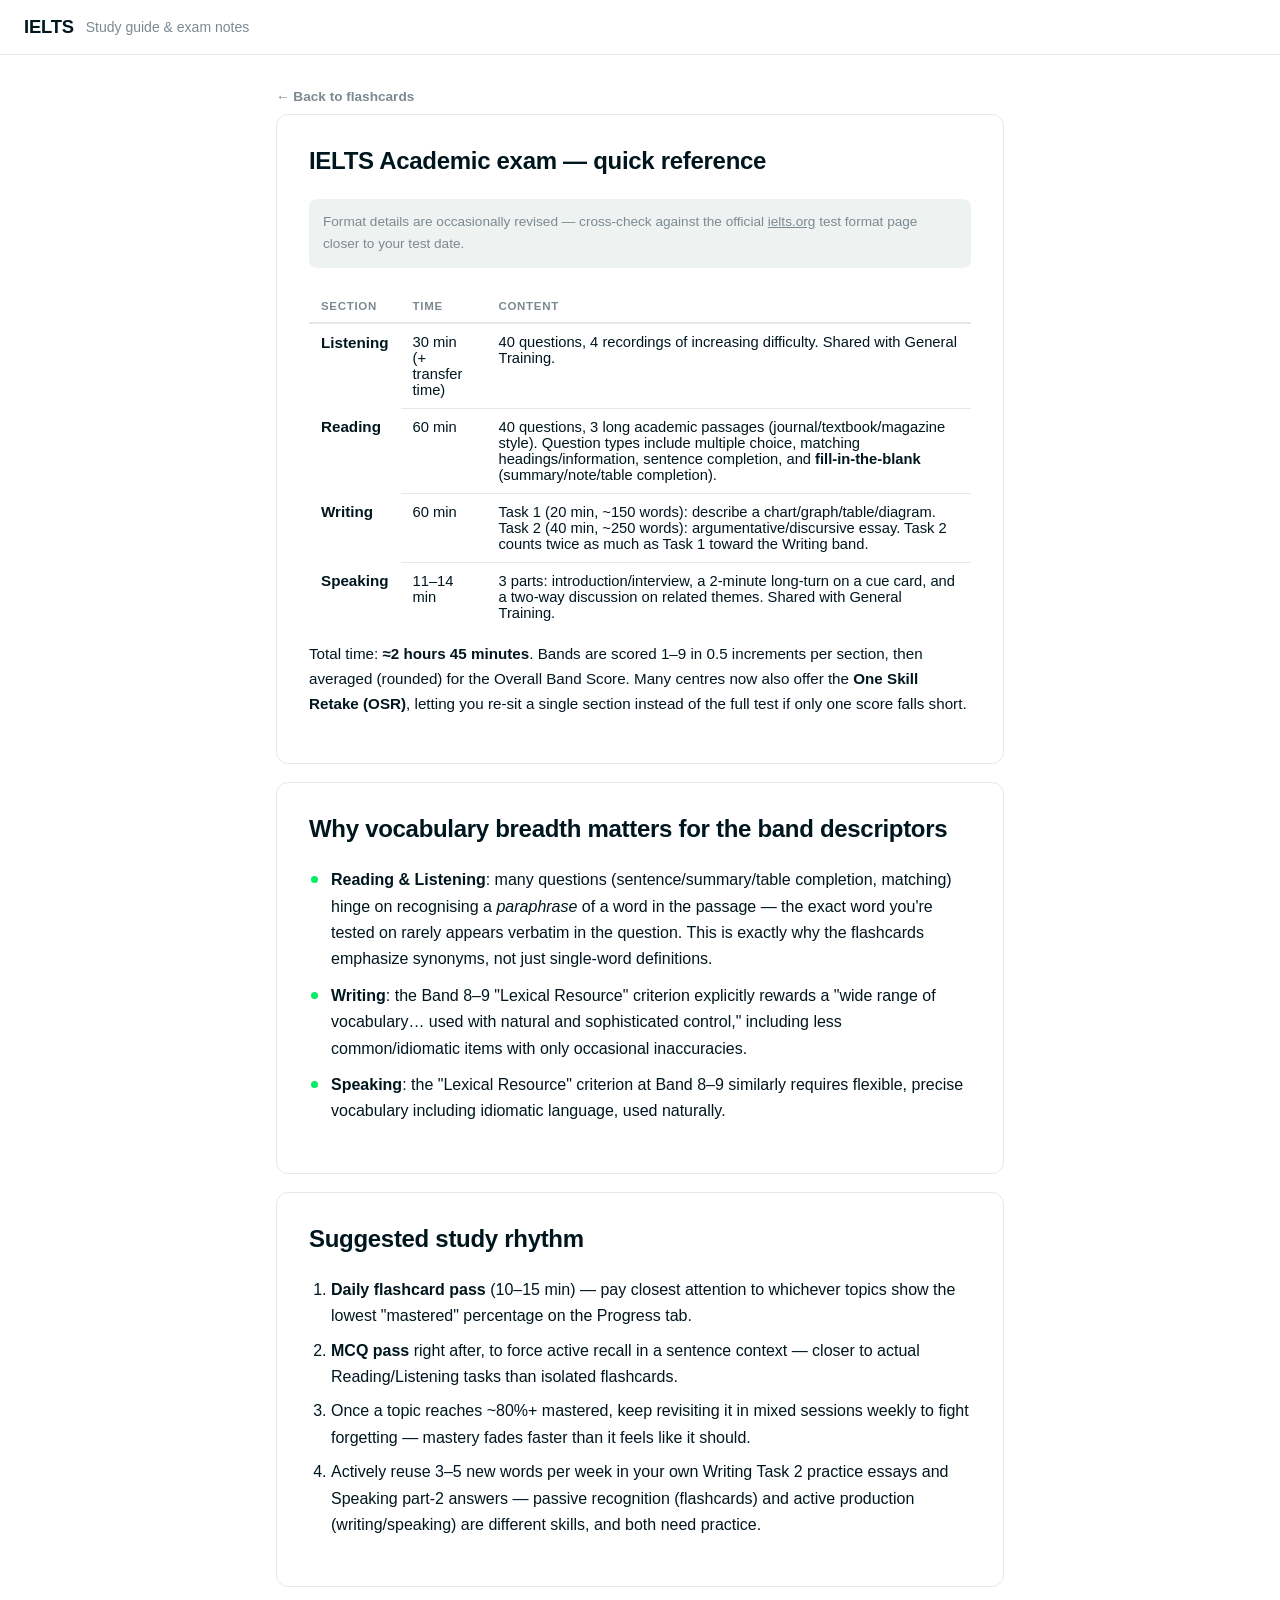
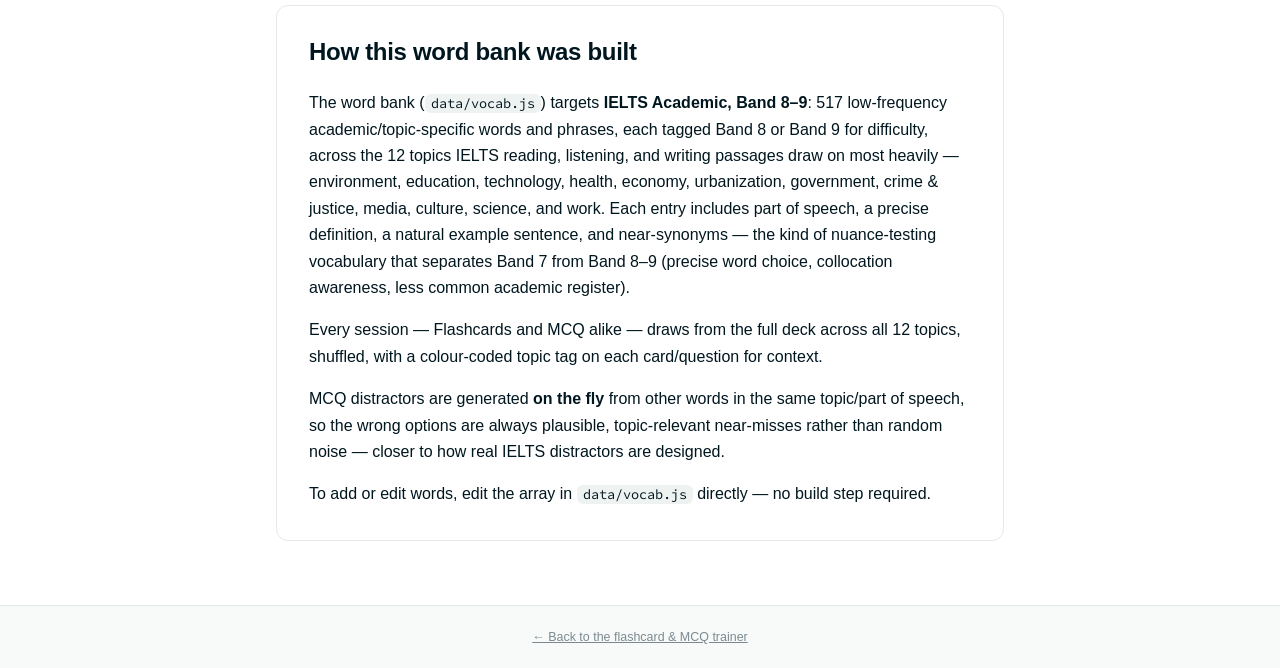
==== guide.html @ afc56c0f "Redesign study UI with light/dark theming, expand word bank to 517 entries" ====
<!DOCTYPE html>
<html lang="en">
<head>
<meta charset="UTF-8" />
<meta name="viewport" content="width=device-width, initial-scale=1.0" />
<title>Study Guide &amp; Exam Notes — IELTS Academic Prep</title>
<meta name="description" content="IELTS Academic exam format reference, why vocabulary breadth matters for the band descriptors, and a suggested study rhythm." />
<link rel="preconnect" href="https://fonts.googleapis.com" />
<link rel="preconnect" href="https://fonts.gstatic.com" crossorigin />
<link href="https://fonts.googleapis.com/css2?family=Source+Code+Pro:wght@500&display=swap" rel="stylesheet" />
<link rel="stylesheet" href="style.css" />
<style>
  .guide-section { margin-bottom: 18px; }
  .guide-section:last-child { margin-bottom: 0; }
  .guide p { line-height: 1.65; }
  .guide ul, .guide ol { line-height: 1.65; padding-left: 22px; }
  .guide ul { list-style: none; padding-left: 0; }
  .guide ul li { position: relative; padding-left: 22px; margin-bottom: 10px; }
  .guide ul li::before {
    content: "";
    position: absolute; left: 2px; top: 9px;
    width: 7px; height: 7px; border-radius: 50%;
    background: var(--brand-green);
  }
  .guide ol li { margin-bottom: 8px; }
  .guide table { width: 100%; border-collapse: collapse; margin: 4px 0 6px; }
  .guide caption { display: none; }
  .guide th, .guide td { text-align: left; padding: 10px 12px; vertical-align: top; font-size: 0.92rem; }
  .guide thead th {
    font-size: 0.72rem; text-transform: uppercase; letter-spacing: 0.06em;
    color: var(--steel); border-bottom: 2px solid var(--hairline);
  }
  .guide tbody tr + tr td { border-top: 1px solid var(--hairline); }
  .guide tbody th { font-size: 0.95rem; font-weight: 600; white-space: nowrap; }
  .table-wrap { overflow-x: auto; border-radius: 12px; }
  .note {
    font-size: 0.85rem; color: var(--steel);
    background: var(--surface-soft); border-radius: 8px;
    padding: 12px 14px; margin: 4px 0 18px;
  }
  .note a { color: var(--steel); }
  .back-link {
    display: inline-flex; align-items: center; gap: 6px;
    font-size: 0.85rem; font-weight: 600; color: var(--steel);
    text-decoration: none; margin-bottom: 10px;
  }
  .back-link:active { color: var(--brand-green-dark); }
  .total-line {
    font-size: 0.95rem; margin-top: 4px;
  }
  code {
    background: var(--surface-soft); border-radius: 6px; padding: 1px 6px;
    font-family: "Source Code Pro", "SF Mono", Menlo, Consolas, monospace;
    font-size: 0.85em;
  }
</style>
</head>
<body>
  <header class="topbar">
    <div class="brand">
      <span class="brand-mark">IELTS</span>
      <span class="brand-sub">Study guide &amp; exam notes</span>
    </div>
  </header>

  <main id="app" class="guide">
    <a class="back-link" href="index.html">← Back to flashcards</a>

    <section class="panel guide-section">
      <h2>IELTS Academic exam — quick reference</h2>
      <p class="note">Format details are occasionally revised — cross-check against the official <a href="https://www.ielts.org" target="_blank" rel="noopener">ielts.org</a> test format page closer to your test date.</p>
      <div class="table-wrap">
        <table>
          <caption>IELTS Academic exam sections, timing, and content</caption>
          <thead>
            <tr><th scope="col">Section</th><th scope="col">Time</th><th scope="col">Content</th></tr>
          </thead>
          <tbody>
            <tr>
              <th scope="row">Listening</th>
              <td>30 min<br>(+ transfer time)</td>
              <td>40 questions, 4 recordings of increasing difficulty. Shared with General Training.</td>
            </tr>
            <tr>
              <th scope="row">Reading</th>
              <td>60 min</td>
              <td>40 questions, 3 long academic passages (journal/textbook/magazine style). Question types include multiple choice, matching headings/information, sentence completion, and <strong>fill-in-the-blank</strong> (summary/note/table completion).</td>
            </tr>
            <tr>
              <th scope="row">Writing</th>
              <td>60 min</td>
              <td>Task 1 (20 min, ~150 words): describe a chart/graph/table/diagram. Task 2 (40 min, ~250 words): argumentative/discursive essay. Task 2 counts twice as much as Task 1 toward the Writing band.</td>
            </tr>
            <tr>
              <th scope="row">Speaking</th>
              <td>11–14 min</td>
              <td>3 parts: introduction/interview, a 2-minute long-turn on a cue card, and a two-way discussion on related themes. Shared with General Training.</td>
            </tr>
          </tbody>
        </table>
      </div>
      <p class="total-line">Total time: <strong>≈2 hours 45 minutes</strong>. Bands are scored 1–9 in 0.5 increments per section, then averaged (rounded) for the Overall Band Score. Many centres now also offer the <strong>One Skill Retake (OSR)</strong>, letting you re-sit a single section instead of the full test if only one score falls short.</p>
    </section>

    <section class="panel guide-section guide">
      <h2>Why vocabulary breadth matters for the band descriptors</h2>
      <ul>
        <li><strong>Reading &amp; Listening</strong>: many questions (sentence/summary/table completion, matching) hinge on recognising a <em>paraphrase</em> of a word in the passage — the exact word you're tested on rarely appears verbatim in the question. This is exactly why the flashcards emphasize synonyms, not just single-word definitions.</li>
        <li><strong>Writing</strong>: the Band 8–9 "Lexical Resource" criterion explicitly rewards a "wide range of vocabulary… used with natural and sophisticated control," including less common/idiomatic items with only occasional inaccuracies.</li>
        <li><strong>Speaking</strong>: the "Lexical Resource" criterion at Band 8–9 similarly requires flexible, precise vocabulary including idiomatic language, used naturally.</li>
      </ul>
    </section>

    <section class="panel guide-section guide">
      <h2>Suggested study rhythm</h2>
      <ol>
        <li><strong>Daily flashcard pass</strong> (10–15 min) — pay closest attention to whichever topics show the lowest "mastered" percentage on the Progress tab.</li>
        <li><strong>MCQ pass</strong> right after, to force active recall in a sentence context — closer to actual Reading/Listening tasks than isolated flashcards.</li>
        <li>Once a topic reaches ~80%+ mastered, keep revisiting it in mixed sessions weekly to fight forgetting — mastery fades faster than it feels like it should.</li>
        <li>Actively reuse 3–5 new words per week in your own Writing Task 2 practice essays and Speaking part-2 answers — passive recognition (flashcards) and active production (writing/speaking) are different skills, and both need practice.</li>
      </ol>
    </section>

    <section class="panel guide-section guide">
      <h2>How this word bank was built</h2>
      <p>The word bank (<code>data/vocab.js</code>) targets <strong>IELTS Academic, Band 8–9</strong>: 517 low-frequency academic/topic-specific words and phrases, each tagged Band 8 or Band 9 for difficulty, across the 12 topics IELTS reading, listening, and writing passages draw on most heavily — environment, education, technology, health, economy, urbanization, government, crime &amp; justice, media, culture, science, and work. Each entry includes part of speech, a precise definition, a natural example sentence, and near-synonyms — the kind of nuance-testing vocabulary that separates Band 7 from Band 8–9 (precise word choice, collocation awareness, less common academic register).</p>
      <p>Every session — Flashcards and MCQ alike — draws from the full deck across all 12 topics, shuffled, with a colour-coded topic tag on each card/question for context.</p>
      <p>MCQ distractors are generated <strong>on the fly</strong> from other words in the same topic/part of speech, so the wrong options are always plausible, topic-relevant near-misses rather than random noise — closer to how real IELTS distractors are designed.</p>
      <p style="margin-bottom:0">To add or edit words, edit the array in <code>data/vocab.js</code> directly — no build step required.</p>
    </section>
  </main>

  <footer class="footer">
    <span><a href="index.html">← Back to the flashcard &amp; MCQ trainer</a></span>
  </footer>
</body>
</html>
---- style.css ----
/* ==========================================================================
   Design tokens — adapted from DESIGN.md (MongoDB-derived design system).
   Euclid Circular A is not available under license, so the documented
   fallback stack (system sans) is used as the primary UI font, exactly as
   DESIGN.md specifies for that case. Source Code Pro (the doc's monospace)
   is loaded for the flashcard's "code mockup" word display.
   Category accent colors (purple/orange/pink/blue) are darkened from the
   doc's implied hues to clear 4.5:1 contrast with the white text the system
   pairs them with — DESIGN.md doesn't give literal hex values, only tokens.
   The error/incorrect state has no documented equivalent (a "Known Gap" in
   the source doc); a small dedicated pair was added, consistent in weight
   with the rest of the semantic colors.
   ========================================================================== */

:root {
  --canvas: #ffffff;
  --surface: #f7faf9;
  --surface-soft: #eef3f2;
  --surface-feature: #e3fbf0;
  --hairline: #e3e9e8;
  --hairline-strong: #c7d2d1;

  --ink: #00161f;
  --ink-contrast: #ffffff;
  --charcoal: #1c2b31;
  --slate: #526169;
  --steel: #7c8a90;

  --brand-green: #00ed64;
  --brand-green-dark: #00684a;
  --brand-green-soft: #dffbea;
  --on-primary: #00161f;

  --on-dark: #ffffff;

  --accent-purple: #7440e0;
  --accent-orange: #c2481d;
  --accent-pink: #c93e82;
  --accent-blue: #1e63d6;

  --error-bg: #fdeae7;
  --error-text: #b23b2e;

  --shadow-2: 0 4px 12px rgba(0, 30, 43, 0.08);

  /* 8-point spacing scale */
  --sp-1: 4px;
  --sp-2: 8px;
  --sp-3: 12px;
  --sp-4: 16px;
  --sp-5: 24px;
  --sp-6: 32px;
  --sp-7: 40px;
  --sp-8: 48px;
  --sp-9: 64px;

  /* Type scale, adapted from DESIGN.md's marketing scale down to app density */
  --fs-display: clamp(1.9rem, 4vw, 2.35rem);
  --fs-h1: 1.5rem;
  --fs-body: 1rem;
  --fs-body-sm: 0.875rem;
  --fs-micro: 0.7rem;

  --ease: 160ms ease;
}

/* Dark tokens apply when the OS prefers dark AND the user hasn't explicitly
   chosen light via the in-page toggle, OR when the user has explicitly
   chosen dark regardless of OS preference. */
@media (prefers-color-scheme: dark) {
  :root:not([data-theme="light"]) {
    --canvas: #001e2b;
    --surface: #0a2e33;
    --surface-soft: #123c3e;
    --surface-feature: rgba(0, 237, 100, 0.14);
    --hairline: rgba(255, 255, 255, 0.12);
    --hairline-strong: rgba(255, 255, 255, 0.26);

    --ink: #ffffff;
    --ink-contrast: #00161f;
    --charcoal: rgba(255, 255, 255, 0.92);
    --slate: rgba(255, 255, 255, 0.74);
    --steel: rgba(255, 255, 255, 0.56);

    --brand-green-dark: #4fe39b;
    --brand-green-soft: rgba(0, 237, 100, 0.16);

    --error-bg: rgba(255, 90, 70, 0.16);
    --error-text: #ff9686;

    --shadow-2: 0 4px 14px rgba(0, 0, 0, 0.35);
  }
}

:root[data-theme="dark"] {
  --canvas: #001e2b;
  --surface: #0a2e33;
  --surface-soft: #123c3e;
  --surface-feature: rgba(0, 237, 100, 0.14);
  --hairline: rgba(255, 255, 255, 0.12);
  --hairline-strong: rgba(255, 255, 255, 0.26);

  --ink: #ffffff;
  --ink-contrast: #00161f;
  --charcoal: rgba(255, 255, 255, 0.92);
  --slate: rgba(255, 255, 255, 0.74);
  --steel: rgba(255, 255, 255, 0.56);

  --brand-green-dark: #4fe39b;
  --brand-green-soft: rgba(0, 237, 100, 0.16);

  --error-bg: rgba(255, 90, 70, 0.16);
  --error-text: #ff9686;

  --shadow-2: 0 4px 14px rgba(0, 0, 0, 0.35);
}

* { box-sizing: border-box; }

/* ---------- Accessibility: visible keyboard focus everywhere ---------- */
:focus-visible {
  outline: 2px solid var(--brand-green-dark);
  outline-offset: 2px;
  border-radius: 4px;
}
.flashcard:focus-visible { outline-offset: 4px; }

html, body {
  margin: 0;
  padding: 0;
  background: var(--canvas);
  color: var(--ink);
  font-family: -apple-system, BlinkMacSystemFont, "Segoe UI", Roboto, sans-serif;
  font-size: var(--fs-body);
}

body {
  min-height: 100vh;
  display: flex;
  flex-direction: column;
}

.hidden { display: none !important; }

/* ---------- Eyebrow label (micro-uppercase) ---------- */
.eyebrow {
  display: block;
  font-size: var(--fs-micro);
  font-weight: 700;
  text-transform: uppercase;
  letter-spacing: 0.08em;
  color: var(--brand-green-dark);
  margin-bottom: var(--sp-2);
}

/* ---------- Top nav ---------- */
.topbar {
  position: sticky;
  top: 0;
  z-index: 10;
  display: flex;
  flex-wrap: wrap;
  align-items: center;
  justify-content: space-between;
  gap: var(--sp-4);
  padding: var(--sp-4) var(--sp-5);
  background: var(--canvas);
  border-bottom: 1px solid var(--hairline);
}

.brand { display: flex; align-items: center; gap: var(--sp-3); }

.logo-mark {
  flex-shrink: 0;
  width: 34px;
  height: 34px;
  border-radius: 10px;
  background: var(--brand-green);
  color: var(--on-primary);
  display: flex;
  align-items: center;
  justify-content: center;
  font-weight: 700;
  font-size: 1rem;
}

.brand-text { display: flex; flex-direction: column; line-height: 1.25; }
.brand-mark { font-size: 1.15rem; font-weight: 700; letter-spacing: -0.2px; }
.brand-sub { font-size: var(--fs-body-sm); color: var(--steel); }

.topbar-actions { display: flex; align-items: center; gap: var(--sp-3); }

/* ---------- Theme toggle ---------- */
.icon-btn {
  flex-shrink: 0;
  width: 36px;
  height: 36px;
  border-radius: 9999px;
  border: 1px solid var(--hairline-strong);
  background: transparent;
  color: var(--ink);
  display: flex;
  align-items: center;
  justify-content: center;
  cursor: pointer;
  transition: background var(--ease);
}
.icon-btn:active { background: var(--surface-soft); }
.icon-btn svg { width: 17px; height: 17px; }

.theme-toggle .icon-moon { display: none; }
:root[data-theme="dark"] .theme-toggle .icon-sun { display: none; }
:root[data-theme="dark"] .theme-toggle .icon-moon { display: block; }
@media (prefers-color-scheme: dark) {
  :root:not([data-theme="light"]) .theme-toggle .icon-sun { display: none; }
  :root:not([data-theme="light"]) .theme-toggle .icon-moon { display: block; }
}

/* pill-tab / pill-tab-active */
.mode-switch {
  display: flex;
  gap: var(--sp-2);
  max-width: 100%;
  overflow-x: auto;
  scrollbar-width: none;
}
.mode-switch::-webkit-scrollbar { display: none; }

.mode-btn {
  display: inline-flex;
  align-items: center;
  gap: var(--sp-2);
  border: 1px solid var(--hairline-strong);
  background: transparent;
  color: var(--steel);
  padding: var(--sp-2) var(--sp-4);
  border-radius: 9999px;
  font-size: var(--fs-body-sm);
  font-weight: 600;
  cursor: pointer;
  font-family: inherit;
  white-space: nowrap;
  flex-shrink: 0;
  transition: background var(--ease), color var(--ease), border-color var(--ease);
}

.mode-icon { width: 15px; height: 15px; flex-shrink: 0; }

.mode-btn.active {
  background: var(--ink);
  color: var(--ink-contrast);
  border-color: var(--ink);
}
.mode-btn:active { opacity: 0.85; }

#app {
  flex: 1 0 auto;
  width: 100%;
  max-width: 760px;
  margin: 0 auto;
  padding: var(--sp-6) var(--sp-4) var(--sp-9);
}

/* ---------- card-base (Level 0: flat, hairline border, no shadow —
   DESIGN.md reserves shadow for "code mockup" elevation, not documentation
   surfaces, so the outer panel stays flat; only the flashcard itself is
   elevated. Avoids stacking border+shadow chrome inside more border+shadow
   chrome.) ---------- */
.panel {
  background: var(--canvas);
  border: 1px solid var(--hairline);
  border-radius: 12px;
  padding: var(--sp-6);
}

.panel h2 { margin: 0 0 var(--sp-5); font-size: var(--fs-h1); font-weight: 600; letter-spacing: -0.3px; }

/* The flashcard is already a fully-styled card (its own shadow, its own
   surface color) — wrapping it in another bordered .panel is a card inside
   a card. Strip the outer chrome for this view specifically and let the
   flashcard be the only "card" on screen. */
#flashcard-view {
  border: none;
  background: transparent;
  padding: var(--sp-5) 0 0;
}

/* Buttons don't inherit color from the page by default in most browsers
   (they fall back to a fixed system color) — inherit explicitly so a button
   never silently renders black-on-dark if a specific rule forgets to set
   its own color. */
button { font-family: inherit; color: inherit; }

/* button-primary */
.primary-btn {
  background: var(--brand-green);
  color: var(--on-primary);
  border: none;
  padding: var(--sp-3) var(--sp-5);
  border-radius: 9999px;
  font-weight: 600;
  font-size: var(--fs-body-sm);
  cursor: pointer;
  transition: background var(--ease);
}
.primary-btn:active { background: var(--brand-green-dark); color: var(--on-dark); }
.primary-btn:disabled { opacity: 0.4; cursor: not-allowed; }

/* button-secondary */
.ghost-btn {
  background: transparent;
  border: 1px solid var(--hairline-strong);
  color: var(--ink);
  padding: var(--sp-2) var(--sp-4);
  border-radius: 9999px;
  cursor: pointer;
  font-size: 0.84rem;
  font-weight: 600;
  transition: background var(--ease);
}
.ghost-btn:active { background: var(--surface-soft); }
.ghost-btn.danger { color: var(--error-text); border-color: var(--error-text); }

.session-bar {
  display: flex;
  justify-content: space-between;
  align-items: center;
  margin-bottom: var(--sp-5);
  color: var(--steel);
  font-size: var(--fs-body-sm);
  font-weight: 600;
  flex-wrap: wrap;
  gap: var(--sp-2);
}

/* ---------- Category-tag badges ---------- */
.topic-chip {
  display: inline-block;
  font-size: 0.68rem;
  font-weight: 600;
  text-transform: uppercase;
  letter-spacing: 0.06em;
  padding: 3px 10px;
  border-radius: 6px;
  margin-bottom: var(--sp-3);
  color: var(--on-dark);
}
.topic-chip.accent-purple { background: var(--accent-purple); }
.topic-chip.accent-orange { background: var(--accent-orange); }
.topic-chip.accent-pink   { background: var(--accent-pink); }
.topic-chip.accent-blue   { background: var(--accent-blue); }

/* ---------- Difficulty badge ---------- */
.card-tags {
  display: flex;
  flex-wrap: wrap;
  align-items: center;
  gap: var(--sp-2);
  margin-bottom: var(--sp-3);
}
.card-tags .topic-chip { margin-bottom: 0; }

.difficulty-badge {
  display: inline-flex;
  align-items: center;
  font-size: 0.68rem;
  font-weight: 700;
  letter-spacing: 0.04em;
  padding: 3px 9px;
  border-radius: 6px;
  border: 1px solid var(--hairline-strong);
  color: var(--steel);
}
.difficulty-badge.band-9 {
  border-color: var(--brand-green);
  color: var(--brand-green-dark);
  background: var(--brand-green-soft);
}

.subheading {
  font-size: 0.95rem;
  font-weight: 700;
  margin: var(--sp-6) 0 var(--sp-3);
  color: var(--charcoal);
}

/* ==========================================================================
   Flashcards — front (word) and back (definition) both use the page's theme
   tokens, so the card fully respects the light/dark toggle instead of
   hardcoding one face dark and the other light. They're told apart by a
   colored top accent (green on the question side, neutral on the answer
   side) rather than an inverted color scheme.
   ========================================================================== */
.card-stage { display: flex; justify-content: center; margin: var(--sp-2) 0 var(--sp-7); perspective: 1400px; }

.flashcard {
  width: 100%;
  max-width: 460px;
  height: 300px;
  cursor: pointer;
  outline: none;
}

.flashcard-inner {
  position: relative;
  width: 100%;
  height: 100%;
  transition: transform 0.45s ease;
  transform-style: preserve-3d;
}

.flashcard.flipped .flashcard-inner { transform: rotateY(180deg); }

.flashcard-face {
  position: absolute;
  inset: 0;
  backface-visibility: hidden;
  border-radius: 16px;
  border: 1px solid var(--hairline);
  display: flex;
  flex-direction: column;
  align-items: center;
  justify-content: center;
  text-align: center;
  padding: var(--sp-6);
  box-shadow: var(--shadow-2);
  background: var(--canvas);
  color: var(--ink);
}

.flashcard-front {
  background: var(--surface);
  border-top: 4px solid var(--brand-green);
}

.flashcard-back {
  transform: rotateY(180deg);
  justify-content: flex-start;
  padding-top: var(--sp-7);
  gap: var(--sp-3);
  border-top: 4px solid var(--hairline-strong);
}

.pos-tag {
  font-size: 0.72rem;
  text-transform: uppercase;
  letter-spacing: 0.08em;
  color: var(--brand-green-dark);
  font-weight: 600;
  margin-bottom: var(--sp-2);
}

.fc-word {
  font-family: "Source Code Pro", "SF Mono", Menlo, Consolas, monospace;
  font-size: var(--fs-display);
  font-weight: 500;
  line-height: 1.2;
  word-break: break-word;
}

.hint { position: absolute; bottom: 18px; font-size: 0.75rem; color: var(--steel); }

.fc-def { font-size: 1.05rem; font-weight: 600; }
.fc-example { font-size: 0.92rem; color: var(--slate); }
.fc-syn-list { display: flex; flex-wrap: wrap; gap: var(--sp-2); justify-content: center; }
.fc-syn-pill {
  background: var(--brand-green-soft);
  color: var(--brand-green-dark);
  font-size: 0.78rem;
  font-weight: 600;
  padding: 3px 10px;
  border-radius: 9999px;
}

.fc-controls { display: flex; gap: var(--sp-3); justify-content: center; }

.answer-btn {
  border: none;
  padding: var(--sp-3) var(--sp-5);
  border-radius: 9999px;
  font-weight: 600;
  cursor: pointer;
  font-size: 0.9rem;
  flex: 1;
  max-width: 220px;
  transition: background var(--ease);
}
.answer-btn.right { background: var(--brand-green); color: var(--on-primary); }
.answer-btn.right:active { background: var(--brand-green-dark); color: var(--on-dark); }
.answer-btn.wrong { background: transparent; border: 1px solid var(--hairline-strong); color: var(--ink); }
.answer-btn.wrong:active { background: var(--surface-soft); }

/* ---------- MCQ ---------- */
.mcq-stage { display: flex; flex-direction: column; }
.mcq-sentence { font-size: 1.15rem; line-height: 1.6; margin: 0 0 var(--sp-5); }
.mcq-sentence .blank { font-weight: 700; color: var(--brand-green-dark); border-bottom: 2px dashed var(--brand-green-dark); padding: 0 4px; }

.mcq-options { display: grid; gap: var(--sp-3); margin-bottom: var(--sp-4); }

.mcq-option {
  text-align: left;
  padding: var(--sp-3) var(--sp-4);
  border-radius: 10px;
  border: 1px solid var(--hairline-strong);
  background: var(--canvas);
  color: var(--ink);
  cursor: pointer;
  font-size: 0.95rem;
  display: flex;
  gap: var(--sp-3);
  align-items: center;
  transition: background var(--ease), border-color var(--ease);
}
.opt-key {
  color: var(--steel);
  font-weight: 700;
  background: var(--surface-soft);
  border-radius: 6px;
  width: 22px;
  height: 22px;
  display: inline-flex;
  align-items: center;
  justify-content: center;
  font-size: 0.76rem;
  flex-shrink: 0;
}

.mcq-option:active { border-color: var(--hairline-strong); }
.mcq-option.correct { background: var(--surface-feature); border-color: var(--brand-green); }
.mcq-option.incorrect { background: var(--error-bg); border-color: var(--error-text); }
.mcq-option:disabled { cursor: default; }

.mcq-feedback {
  padding: var(--sp-4);
  border-radius: 10px;
  background: var(--surface-soft);
  border-left: 4px solid var(--hairline-strong);
  font-size: 0.9rem;
  line-height: 1.5;
}
.mcq-feedback.mcq-feedback-correct { border-left-color: var(--brand-green); }
.mcq-feedback.mcq-feedback-incorrect { border-left-color: var(--error-text); }

.mcq-controls { display: flex; justify-content: flex-end; margin-top: var(--sp-4); }

/* ---------- Stats ---------- */
.stats-overall { display: flex; gap: var(--sp-3); margin-bottom: var(--sp-6); flex-wrap: wrap; }
.stat-box {
  flex: 1 1 130px;
  background: var(--surface);
  border-radius: 12px;
  padding: var(--sp-4) var(--sp-5);
  min-width: 120px;
}
.stat-box .num { font-size: 1.75rem; font-weight: 700; line-height: 1.15; }
.stat-box .label { font-size: 0.78rem; color: var(--steel); font-weight: 600; margin-top: 2px; }

.stat-box:nth-child(1) .num { color: var(--brand-green-dark); }
.stat-box:nth-child(3) .num { color: var(--steel); }

.stats-topics { display: flex; flex-direction: column; gap: var(--sp-4); margin-bottom: var(--sp-5); }
.stat-row { display: flex; align-items: center; gap: var(--sp-3); }
.stat-row .name { width: 210px; flex-shrink: 0; margin-bottom: 0; text-align: left; }
.stat-row .bar-track { flex: 1; height: 8px; background: var(--surface-soft); border-radius: 6px; overflow: hidden; }
.stat-row .bar-fill { height: 100%; background: var(--brand-green); border-radius: 6px; transition: width 0.3s ease; }
.stat-row .frac { font-size: 0.78rem; color: var(--steel); width: 52px; text-align: right; font-weight: 600; }

/* ---------- Session end ---------- */
#session-end #session-summary { font-size: 1rem; line-height: 1.55; color: var(--slate); margin: 0 0 var(--sp-5); }

/* ---------- Footer ---------- */
.footer {
  flex-shrink: 0;
  text-align: center;
  padding: var(--sp-5);
  background: var(--surface);
  color: var(--steel);
  border-top: 1px solid var(--hairline);
  font-size: 0.78rem;
}
.footer a { color: var(--steel); }

@media (max-width: 480px) {
  .topbar { flex-direction: column; align-items: flex-start; }
  .topbar-actions { width: 100%; }
  .mode-switch { flex: 1; min-width: 0; }
  .mode-btn { padding: 7px 12px; font-size: 0.82rem; }
  .panel { padding: var(--sp-5); }
  .stat-row { flex-wrap: wrap; }
  .stat-row .name { width: auto; }
  .flashcard { height: 280px; }
  .flashcard-face { padding: var(--sp-4); }
  .fc-controls { flex-direction: column; }
  .answer-btn { max-width: none; }
}
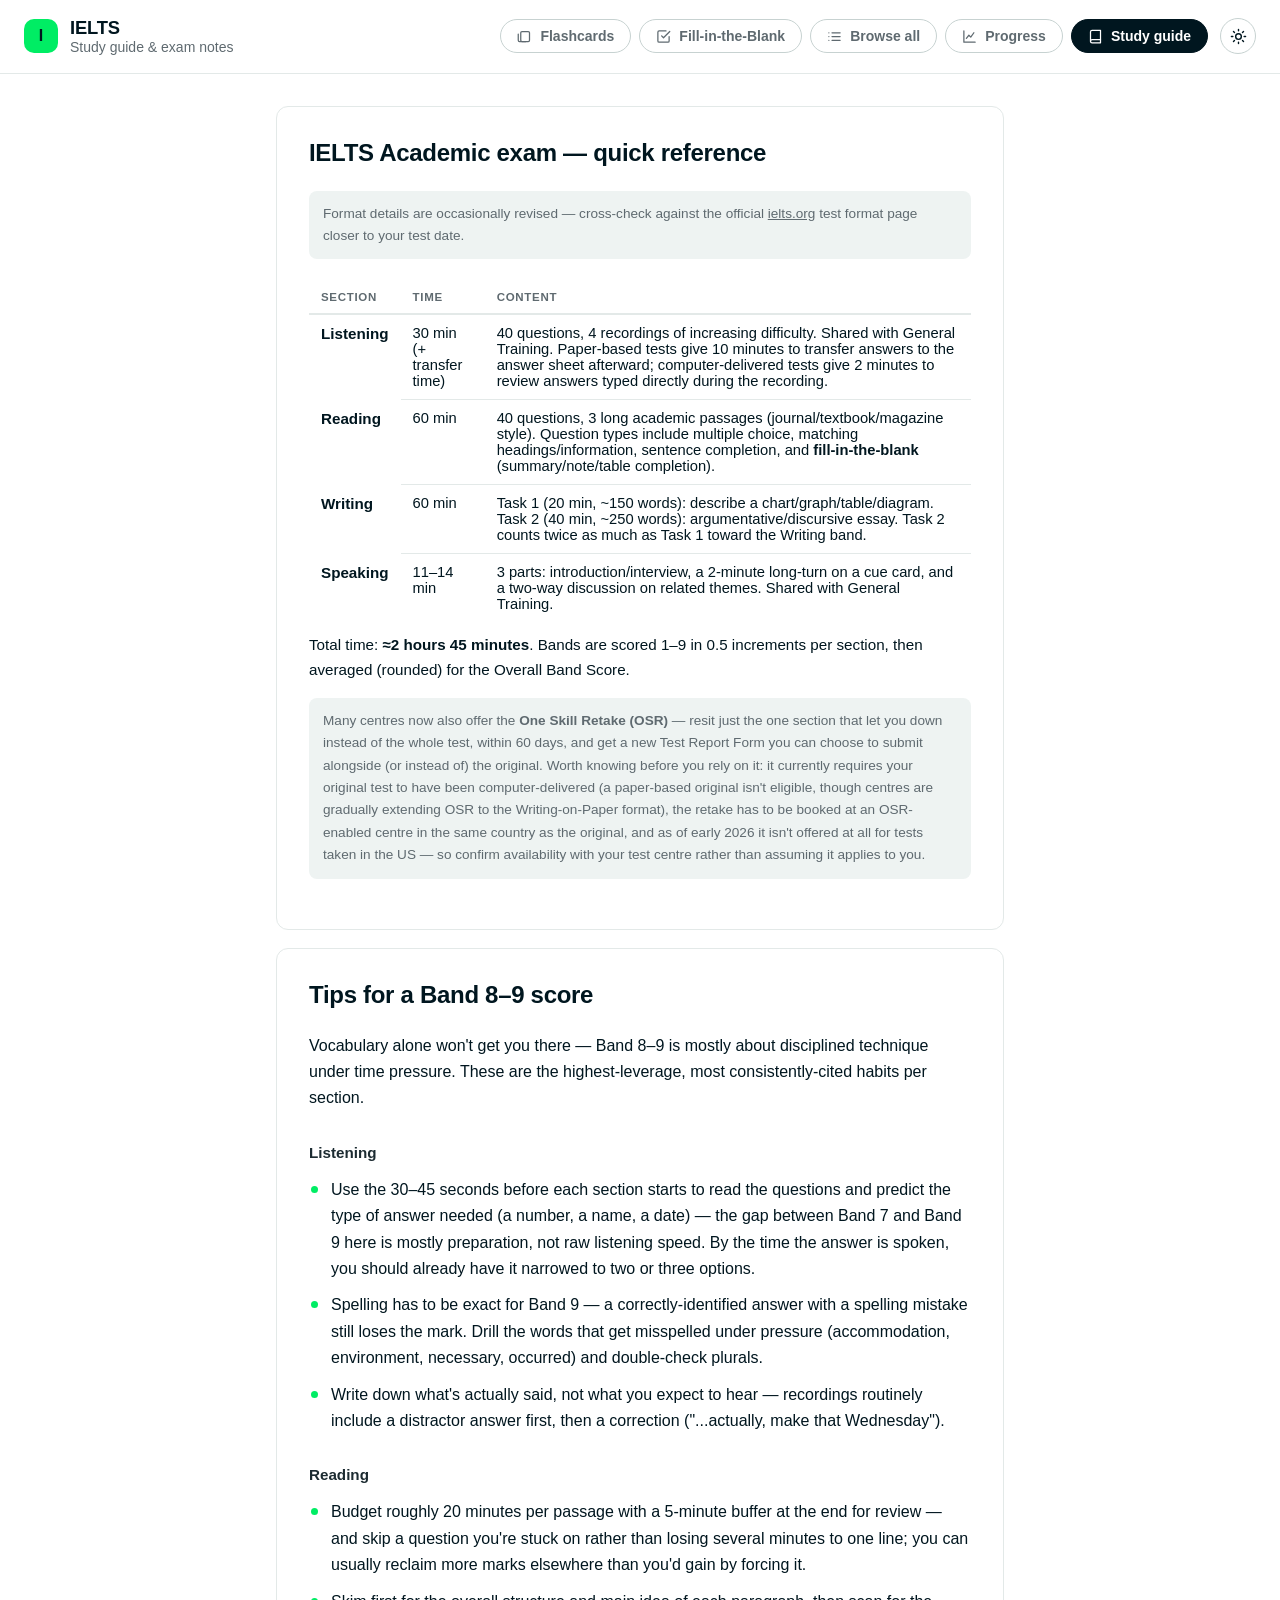
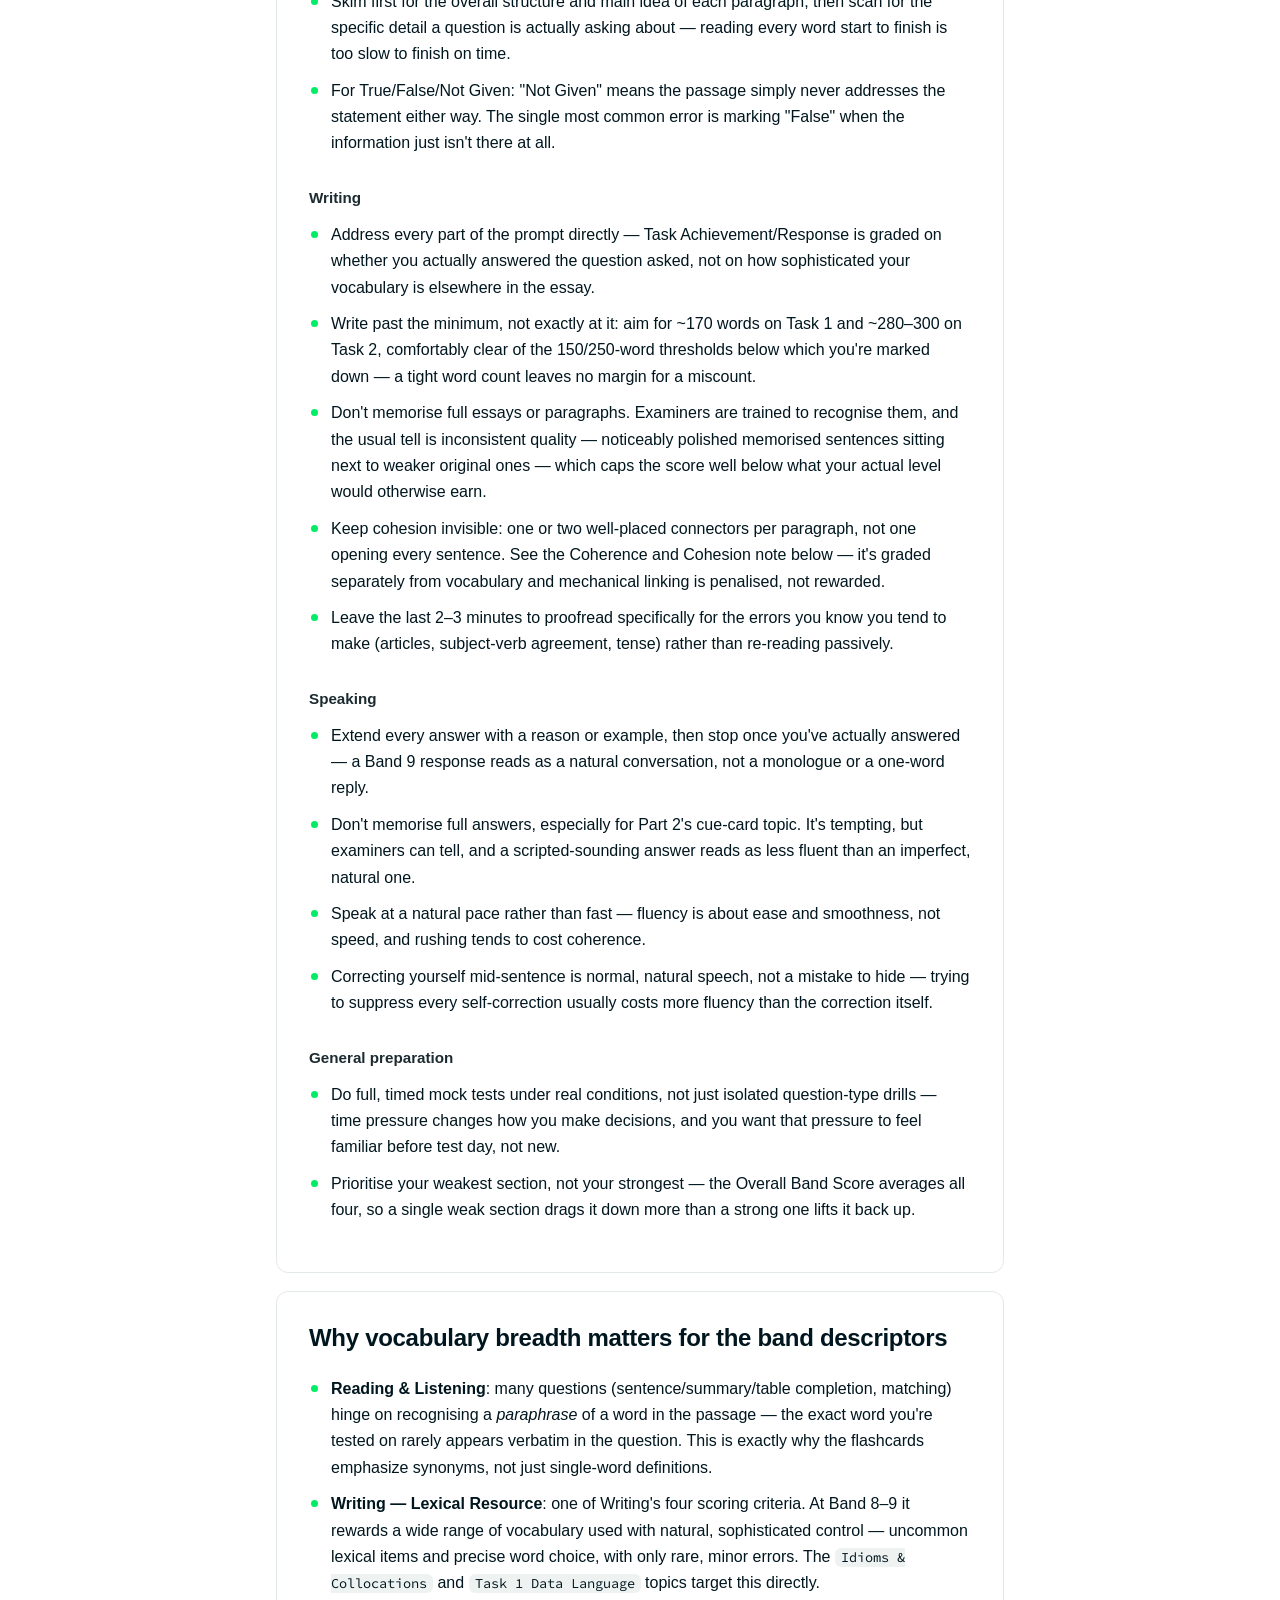
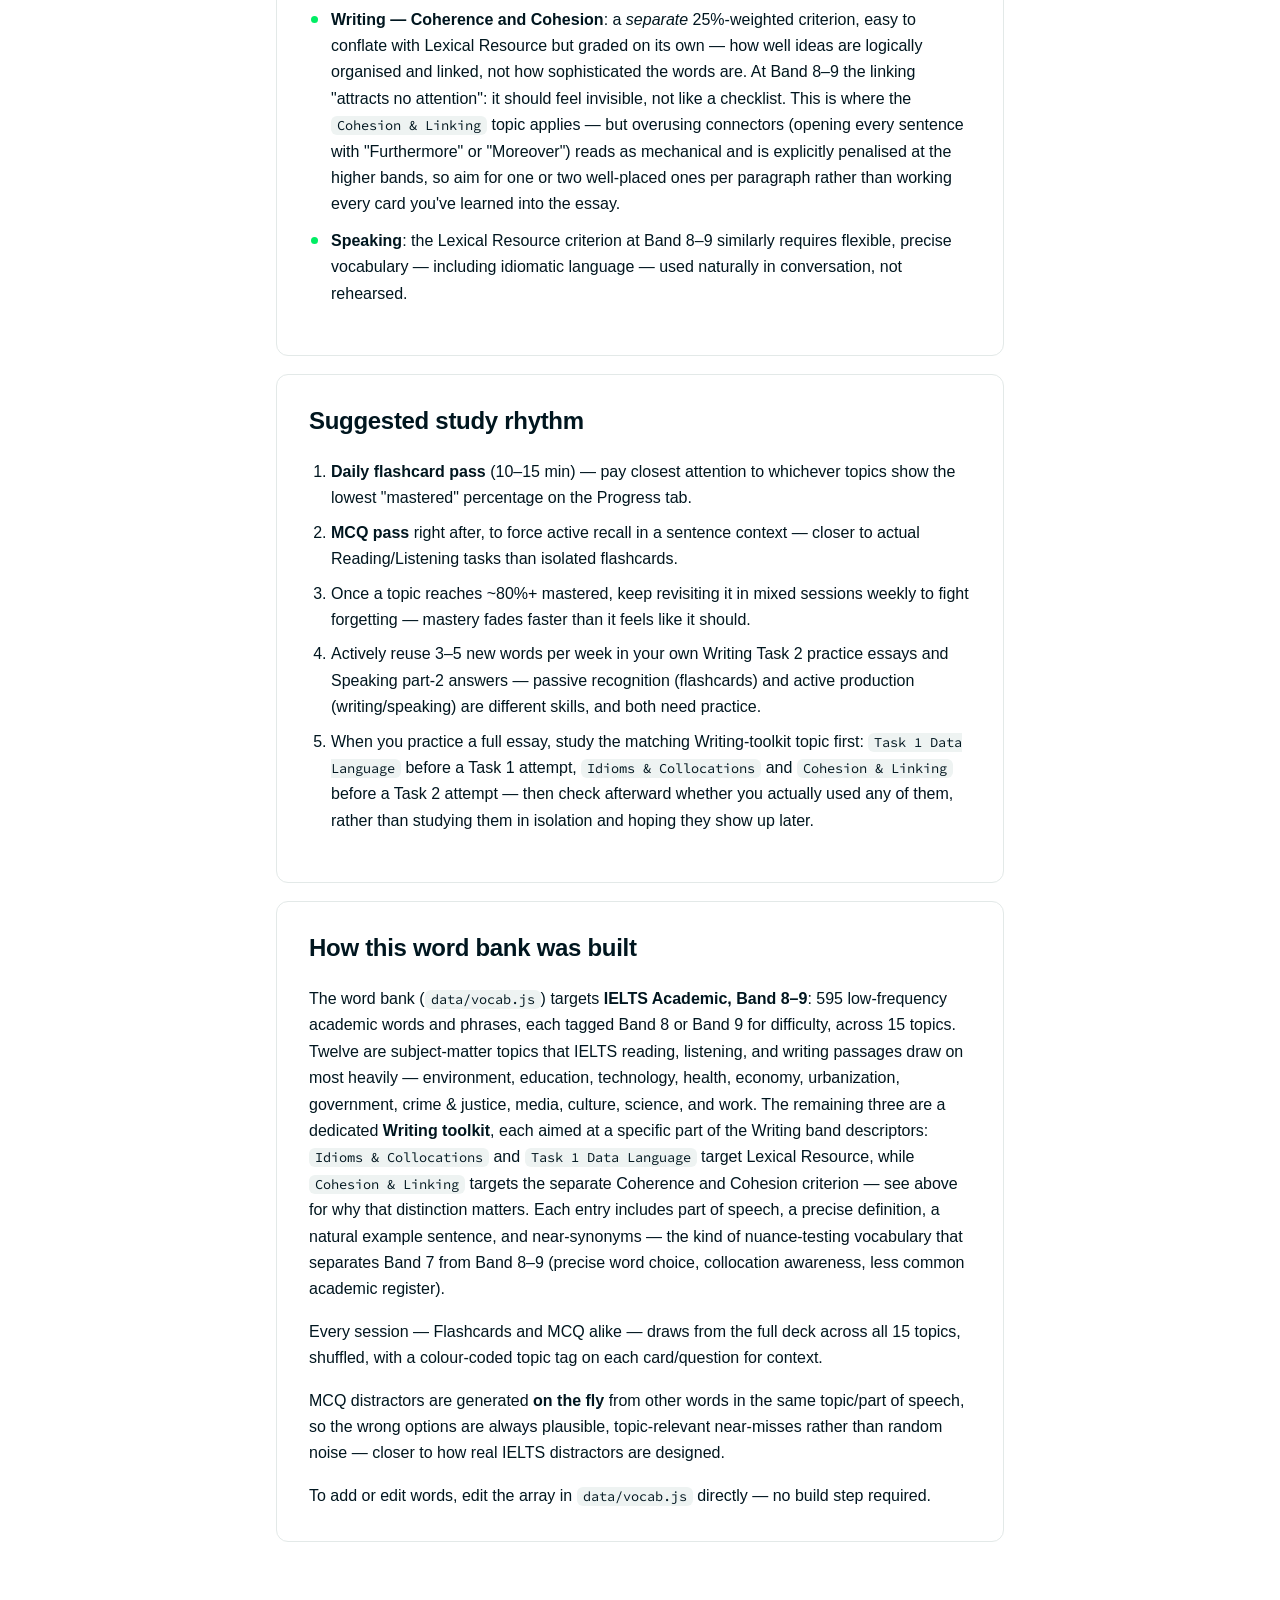
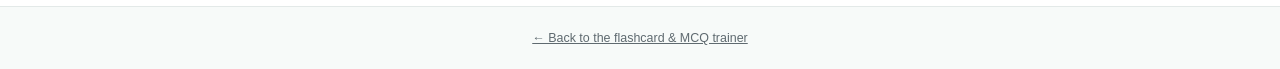
==== commit c65c2ed9: "Add flashcard swipe gestures and keep the topbar to one line on small screens" ====
--- a/guide.html
+++ b/guide.html
@@ -5,10 +5,22 @@
 <meta name="viewport" content="width=device-width, initial-scale=1.0" />
 <title>Study Guide &amp; Exam Notes — IELTS Academic Prep</title>
 <meta name="description" content="IELTS Academic exam format reference, why vocabulary breadth matters for the band descriptors, and a suggested study rhythm." />
+<link rel="icon" href="data:image/svg+xml,%3Csvg xmlns='http://www.w3.org/2000/svg' viewBox='0 0 34 34'%3E%3Crect width='34' height='34' rx='10' fill='%2300ed64'/%3E%3Ctext x='17' y='24' font-family='system-ui,sans-serif' font-size='19' font-weight='700' text-anchor='middle' fill='%2300161f'%3EI%3C/text%3E%3C/svg%3E" />
+<meta name="theme-color" content="#ffffff" media="(prefers-color-scheme: light)" />
+<meta name="theme-color" content="#001e2b" media="(prefers-color-scheme: dark)" />
 <link rel="preconnect" href="https://fonts.googleapis.com" />
 <link rel="preconnect" href="https://fonts.gstatic.com" crossorigin />
 <link href="https://fonts.googleapis.com/css2?family=Source+Code+Pro:wght@500&display=swap" rel="stylesheet" />
 <link rel="stylesheet" href="style.css" />
+<script>
+  // Applied before first paint to avoid a flash of the wrong theme.
+  (function () {
+    try {
+      var t = localStorage.getItem("ielts_theme");
+      if (t === "light" || t === "dark") document.documentElement.setAttribute("data-theme", t);
+    } catch (e) {}
+  })();
+</script>
 <style>
   .guide-section { margin-bottom: 18px; }
   .guide-section:last-child { margin-bottom: 0; }
@@ -39,12 +51,6 @@
     padding: 12px 14px; margin: 4px 0 18px;
   }
   .note a { color: var(--steel); }
-  .back-link {
-    display: inline-flex; align-items: center; gap: 6px;
-    font-size: 0.85rem; font-weight: 600; color: var(--steel);
-    text-decoration: none; margin-bottom: 10px;
-  }
-  .back-link:active { color: var(--brand-green-dark); }
   .total-line {
     font-size: 0.95rem; margin-top: 4px;
   }
@@ -58,14 +64,43 @@
 <body>
   <header class="topbar">
     <div class="brand">
-      <span class="brand-mark">IELTS</span>
-      <span class="brand-sub">Study guide &amp; exam notes</span>
+      <span class="logo-mark" aria-hidden="true">I</span>
+      <div class="brand-text">
+        <h1 class="brand-mark">IELTS</h1>
+        <span class="brand-sub">Study guide &amp; exam notes</span>
+      </div>
+    </div>
+    <div class="topbar-actions">
+      <nav class="mode-switch" aria-label="Study mode">
+        <a class="mode-btn" href="index.html#flashcards" aria-label="Flashcards">
+          <svg class="mode-icon" viewBox="0 0 24 24" fill="none" stroke="currentColor" stroke-width="2" stroke-linecap="round" stroke-linejoin="round" aria-hidden="true"><rect x="6" y="4" width="14" height="16" rx="2"/><path d="M2 8v10a2 2 0 0 0 2 2h10"/></svg>
+          <span class="mode-label">Flashcards</span>
+        </a>
+        <a class="mode-btn" href="index.html#mcq" aria-label="Fill-in-the-Blank">
+          <svg class="mode-icon" viewBox="0 0 24 24" fill="none" stroke="currentColor" stroke-width="2" stroke-linecap="round" stroke-linejoin="round" aria-hidden="true"><path d="M9 11l3 3L22 4"/><path d="M21 12v7a2 2 0 0 1-2 2H5a2 2 0 0 1-2-2V5a2 2 0 0 1 2-2h11"/></svg>
+          <span class="mode-label">Fill-in-the-Blank</span>
+        </a>
+        <a class="mode-btn" href="index.html#browse" aria-label="Browse all">
+          <svg class="mode-icon" viewBox="0 0 24 24" fill="none" stroke="currentColor" stroke-width="2" stroke-linecap="round" stroke-linejoin="round" aria-hidden="true"><path d="M8 6h13M8 12h13M8 18h13"/><path d="M3 6h.01M3 12h.01M3 18h.01"/></svg>
+          <span class="mode-label">Browse all</span>
+        </a>
+        <a class="mode-btn" href="index.html#stats" aria-label="Progress">
+          <svg class="mode-icon" viewBox="0 0 24 24" fill="none" stroke="currentColor" stroke-width="2" stroke-linecap="round" stroke-linejoin="round" aria-hidden="true"><path d="M3 3v18h18"/><path d="M7 15l4-5 3 3 5-7"/></svg>
+          <span class="mode-label">Progress</span>
+        </a>
+        <button class="mode-btn active" data-mode="guide" aria-current="page" aria-label="Study guide">
+          <svg class="mode-icon" viewBox="0 0 24 24" fill="none" stroke="currentColor" stroke-width="2" stroke-linecap="round" stroke-linejoin="round" aria-hidden="true"><path d="M4 19.5A2.5 2.5 0 0 1 6.5 17H20"/><path d="M6.5 2H20v20H6.5A2.5 2.5 0 0 1 4 19.5v-15A2.5 2.5 0 0 1 6.5 2z"/></svg>
+          <span class="mode-label">Study guide</span>
+        </button>
+      </nav>
+      <button id="theme-toggle" class="icon-btn theme-toggle" type="button" aria-label="Switch to dark theme" aria-pressed="false">
+        <svg class="icon-sun" viewBox="0 0 24 24" fill="none" stroke="currentColor" stroke-width="2" stroke-linecap="round" stroke-linejoin="round" aria-hidden="true"><circle cx="12" cy="12" r="4"/><path d="M12 2v2M12 20v2M4.93 4.93l1.41 1.41M17.66 17.66l1.41 1.41M2 12h2M20 12h2M6.34 17.66l-1.41 1.41M19.07 4.93l-1.41 1.41"/></svg>
+        <svg class="icon-moon" viewBox="0 0 24 24" fill="none" stroke="currentColor" stroke-width="2" stroke-linecap="round" stroke-linejoin="round" aria-hidden="true"><path d="M21 12.79A9 9 0 1 1 11.21 3 7 7 0 0 0 21 12.79z"/></svg>
+      </button>
     </div>
   </header>
 
   <main id="app" class="guide">
-    <a class="back-link" href="index.html">← Back to flashcards</a>
-
     <section class="panel guide-section">
       <h2>IELTS Academic exam — quick reference</h2>
       <p class="note">Format details are occasionally revised — cross-check against the official <a href="https://www.ielts.org" target="_blank" rel="noopener">ielts.org</a> test format page closer to your test date.</p>
@@ -79,7 +114,7 @@
             <tr>
               <th scope="row">Listening</th>
               <td>30 min<br>(+ transfer time)</td>
-              <td>40 questions, 4 recordings of increasing difficulty. Shared with General Training.</td>
+              <td>40 questions, 4 recordings of increasing difficulty. Shared with General Training. Paper-based tests give 10 minutes to transfer answers to the answer sheet afterward; computer-delivered tests give 2 minutes to review answers typed directly during the recording.</td>
             </tr>
             <tr>
               <th scope="row">Reading</th>
@@ -99,15 +134,59 @@
           </tbody>
         </table>
       </div>
-      <p class="total-line">Total time: <strong>≈2 hours 45 minutes</strong>. Bands are scored 1–9 in 0.5 increments per section, then averaged (rounded) for the Overall Band Score. Many centres now also offer the <strong>One Skill Retake (OSR)</strong>, letting you re-sit a single section instead of the full test if only one score falls short.</p>
+      <p class="total-line">Total time: <strong>≈2 hours 45 minutes</strong>. Bands are scored 1–9 in 0.5 increments per section, then averaged (rounded) for the Overall Band Score.</p>
+      <p class="note" style="margin-top:10px">Many centres now also offer the <strong>One Skill Retake (OSR)</strong> — resit just the one section that let you down instead of the whole test, within 60 days, and get a new Test Report Form you can choose to submit alongside (or instead of) the original. Worth knowing before you rely on it: it currently requires your original test to have been computer-delivered (a paper-based original isn't eligible, though centres are gradually extending OSR to the Writing-on-Paper format), the retake has to be booked at an OSR-enabled centre in the same country as the original, and as of early 2026 it isn't offered at all for tests taken in the US — so confirm availability with your test centre rather than assuming it applies to you.</p>
+    </section>
+
+    <section class="panel guide-section guide">
+      <h2>Tips for a Band 8–9 score</h2>
+      <p>Vocabulary alone won't get you there — Band 8–9 is mostly about disciplined technique under time pressure. These are the highest-leverage, most consistently-cited habits per section.</p>
+
+      <h3 class="subheading">Listening</h3>
+      <ul>
+        <li>Use the 30–45 seconds before each section starts to read the questions and predict the type of answer needed (a number, a name, a date) — the gap between Band 7 and Band 9 here is mostly preparation, not raw listening speed. By the time the answer is spoken, you should already have it narrowed to two or three options.</li>
+        <li>Spelling has to be exact for Band 9 — a correctly-identified answer with a spelling mistake still loses the mark. Drill the words that get misspelled under pressure (accommodation, environment, necessary, occurred) and double-check plurals.</li>
+        <li>Write down what's actually said, not what you expect to hear — recordings routinely include a distractor answer first, then a correction ("...actually, make that Wednesday").</li>
+      </ul>
+
+      <h3 class="subheading">Reading</h3>
+      <ul>
+        <li>Budget roughly 20 minutes per passage with a 5-minute buffer at the end for review — and skip a question you're stuck on rather than losing several minutes to one line; you can usually reclaim more marks elsewhere than you'd gain by forcing it.</li>
+        <li>Skim first for the overall structure and main idea of each paragraph, then scan for the specific detail a question is actually asking about — reading every word start to finish is too slow to finish on time.</li>
+        <li>For True/False/Not Given: "Not Given" means the passage simply never addresses the statement either way. The single most common error is marking "False" when the information just isn't there at all.</li>
+      </ul>
+
+      <h3 class="subheading">Writing</h3>
+      <ul>
+        <li>Address every part of the prompt directly — Task Achievement/Response is graded on whether you actually answered the question asked, not on how sophisticated your vocabulary is elsewhere in the essay.</li>
+        <li>Write past the minimum, not exactly at it: aim for ~170 words on Task 1 and ~280–300 on Task 2, comfortably clear of the 150/250-word thresholds below which you're marked down — a tight word count leaves no margin for a miscount.</li>
+        <li>Don't memorise full essays or paragraphs. Examiners are trained to recognise them, and the usual tell is inconsistent quality — noticeably polished memorised sentences sitting next to weaker original ones — which caps the score well below what your actual level would otherwise earn.</li>
+        <li>Keep cohesion invisible: one or two well-placed connectors per paragraph, not one opening every sentence. See the Coherence and Cohesion note below — it's graded separately from vocabulary and mechanical linking is penalised, not rewarded.</li>
+        <li>Leave the last 2–3 minutes to proofread specifically for the errors you know you tend to make (articles, subject-verb agreement, tense) rather than re-reading passively.</li>
+      </ul>
+
+      <h3 class="subheading">Speaking</h3>
+      <ul>
+        <li>Extend every answer with a reason or example, then stop once you've actually answered — a Band 9 response reads as a natural conversation, not a monologue or a one-word reply.</li>
+        <li>Don't memorise full answers, especially for Part 2's cue-card topic. It's tempting, but examiners can tell, and a scripted-sounding answer reads as less fluent than an imperfect, natural one.</li>
+        <li>Speak at a natural pace rather than fast — fluency is about ease and smoothness, not speed, and rushing tends to cost coherence.</li>
+        <li>Correcting yourself mid-sentence is normal, natural speech, not a mistake to hide — trying to suppress every self-correction usually costs more fluency than the correction itself.</li>
+      </ul>
+
+      <h3 class="subheading">General preparation</h3>
+      <ul>
+        <li>Do full, timed mock tests under real conditions, not just isolated question-type drills — time pressure changes how you make decisions, and you want that pressure to feel familiar before test day, not new.</li>
+        <li>Prioritise your weakest section, not your strongest — the Overall Band Score averages all four, so a single weak section drags it down more than a strong one lifts it back up.</li>
+      </ul>
     </section>
 
     <section class="panel guide-section guide">
       <h2>Why vocabulary breadth matters for the band descriptors</h2>
       <ul>
         <li><strong>Reading &amp; Listening</strong>: many questions (sentence/summary/table completion, matching) hinge on recognising a <em>paraphrase</em> of a word in the passage — the exact word you're tested on rarely appears verbatim in the question. This is exactly why the flashcards emphasize synonyms, not just single-word definitions.</li>
-        <li><strong>Writing</strong>: the Band 8–9 "Lexical Resource" criterion explicitly rewards a "wide range of vocabulary… used with natural and sophisticated control," including less common/idiomatic items with only occasional inaccuracies.</li>
-        <li><strong>Speaking</strong>: the "Lexical Resource" criterion at Band 8–9 similarly requires flexible, precise vocabulary including idiomatic language, used naturally.</li>
+        <li><strong>Writing — Lexical Resource</strong>: one of Writing's four scoring criteria. At Band 8–9 it rewards a wide range of vocabulary used with natural, sophisticated control — uncommon lexical items and precise word choice, with only rare, minor errors. The <code>Idioms &amp; Collocations</code> and <code>Task 1 Data Language</code> topics target this directly.</li>
+        <li><strong>Writing — Coherence and Cohesion</strong>: a <em>separate</em> 25%-weighted criterion, easy to conflate with Lexical Resource but graded on its own — how well ideas are logically organised and linked, not how sophisticated the words are. At Band 8–9 the linking "attracts no attention": it should feel invisible, not like a checklist. This is where the <code>Cohesion &amp; Linking</code> topic applies — but overusing connectors (opening every sentence with "Furthermore" or "Moreover") reads as mechanical and is explicitly penalised at the higher bands, so aim for one or two well-placed ones per paragraph rather than working every card you've learned into the essay.</li>
+        <li><strong>Speaking</strong>: the Lexical Resource criterion at Band 8–9 similarly requires flexible, precise vocabulary — including idiomatic language — used naturally in conversation, not rehearsed.</li>
       </ul>
     </section>
 
@@ -118,13 +197,14 @@
         <li><strong>MCQ pass</strong> right after, to force active recall in a sentence context — closer to actual Reading/Listening tasks than isolated flashcards.</li>
         <li>Once a topic reaches ~80%+ mastered, keep revisiting it in mixed sessions weekly to fight forgetting — mastery fades faster than it feels like it should.</li>
         <li>Actively reuse 3–5 new words per week in your own Writing Task 2 practice essays and Speaking part-2 answers — passive recognition (flashcards) and active production (writing/speaking) are different skills, and both need practice.</li>
+        <li>When you practice a full essay, study the matching Writing-toolkit topic first: <code>Task 1 Data Language</code> before a Task 1 attempt, <code>Idioms &amp; Collocations</code> and <code>Cohesion &amp; Linking</code> before a Task 2 attempt — then check afterward whether you actually used any of them, rather than studying them in isolation and hoping they show up later.</li>
       </ol>
     </section>
 
     <section class="panel guide-section guide">
       <h2>How this word bank was built</h2>
-      <p>The word bank (<code>data/vocab.js</code>) targets <strong>IELTS Academic, Band 8–9</strong>: 517 low-frequency academic/topic-specific words and phrases, each tagged Band 8 or Band 9 for difficulty, across the 12 topics IELTS reading, listening, and writing passages draw on most heavily — environment, education, technology, health, economy, urbanization, government, crime &amp; justice, media, culture, science, and work. Each entry includes part of speech, a precise definition, a natural example sentence, and near-synonyms — the kind of nuance-testing vocabulary that separates Band 7 from Band 8–9 (precise word choice, collocation awareness, less common academic register).</p>
-      <p>Every session — Flashcards and MCQ alike — draws from the full deck across all 12 topics, shuffled, with a colour-coded topic tag on each card/question for context.</p>
+      <p>The word bank (<code>data/vocab.js</code>) targets <strong>IELTS Academic, Band 8–9</strong>: 595 low-frequency academic words and phrases, each tagged Band 8 or Band 9 for difficulty, across 15 topics. Twelve are subject-matter topics that IELTS reading, listening, and writing passages draw on most heavily — environment, education, technology, health, economy, urbanization, government, crime &amp; justice, media, culture, science, and work. The remaining three are a dedicated <strong>Writing toolkit</strong>, each aimed at a specific part of the Writing band descriptors: <code>Idioms &amp; Collocations</code> and <code>Task 1 Data Language</code> target Lexical Resource, while <code>Cohesion &amp; Linking</code> targets the separate Coherence and Cohesion criterion — see above for why that distinction matters. Each entry includes part of speech, a precise definition, a natural example sentence, and near-synonyms — the kind of nuance-testing vocabulary that separates Band 7 from Band 8–9 (precise word choice, collocation awareness, less common academic register).</p>
+      <p>Every session — Flashcards and MCQ alike — draws from the full deck across all 15 topics, shuffled, with a colour-coded topic tag on each card/question for context.</p>
       <p>MCQ distractors are generated <strong>on the fly</strong> from other words in the same topic/part of speech, so the wrong options are always plausible, topic-relevant near-misses rather than random noise — closer to how real IELTS distractors are designed.</p>
       <p style="margin-bottom:0">To add or edit words, edit the array in <code>data/vocab.js</code> directly — no build step required.</p>
     </section>
@@ -133,5 +213,7 @@
   <footer class="footer">
     <span><a href="index.html">← Back to the flashcard &amp; MCQ trainer</a></span>
   </footer>
+
+<script src="theme.js"></script>
 </body>
 </html>
--- a/style.css
+++ b/style.css
@@ -24,7 +24,7 @@
   --ink-contrast: #ffffff;
   --charcoal: #1c2b31;
   --slate: #526169;
-  --steel: #7c8a90;
+  --steel: #5f6a70;
 
   --brand-green: #00ed64;
   --brand-green-dark: #00684a;
@@ -185,7 +185,7 @@
 }
 
 .brand-text { display: flex; flex-direction: column; line-height: 1.25; }
-.brand-mark { font-size: 1.15rem; font-weight: 700; letter-spacing: -0.2px; }
+.brand-mark { margin: 0; font-size: 1.15rem; font-weight: 700; letter-spacing: -0.2px; }
 .brand-sub { font-size: var(--fs-body-sm); color: var(--steel); }
 
 .topbar-actions { display: flex; align-items: center; gap: var(--sp-3); }
@@ -207,6 +207,9 @@
 }
 .icon-btn:active { background: var(--surface-soft); }
 .icon-btn svg { width: 17px; height: 17px; }
+@media (hover: hover) {
+  .icon-btn:hover { background: var(--surface-soft); border-color: var(--steel); }
+}
 
 .theme-toggle .icon-moon { display: none; }
 :root[data-theme="dark"] .theme-toggle .icon-sun { display: none; }
@@ -241,7 +244,11 @@
   font-family: inherit;
   white-space: nowrap;
   flex-shrink: 0;
+  text-decoration: none;
   transition: background var(--ease), color var(--ease), border-color var(--ease);
+}
+@media (hover: hover) {
+  .mode-btn:not(.active):hover { border-color: var(--steel); color: var(--ink); }
 }
 
 .mode-icon { width: 15px; height: 15px; flex-shrink: 0; }
@@ -305,6 +312,9 @@
 }
 .primary-btn:active { background: var(--brand-green-dark); color: var(--on-dark); }
 .primary-btn:disabled { opacity: 0.4; cursor: not-allowed; }
+@media (hover: hover) {
+  .primary-btn:not(:disabled):hover { background: var(--brand-green-dark); color: var(--on-dark); }
+}
 
 /* button-secondary */
 .ghost-btn {
@@ -320,6 +330,10 @@
 }
 .ghost-btn:active { background: var(--surface-soft); }
 .ghost-btn.danger { color: var(--error-text); border-color: var(--error-text); }
+@media (hover: hover) {
+  .ghost-btn:hover { background: var(--surface-soft); }
+  .ghost-btn.danger:hover { background: var(--error-bg); }
+}
 
 .session-bar {
   display: flex;
@@ -399,6 +413,8 @@
   height: 300px;
   cursor: pointer;
   outline: none;
+  touch-action: pan-y;
+  user-select: none;
 }
 
 .flashcard-inner {
@@ -529,6 +545,9 @@
 .mcq-option.correct { background: var(--surface-feature); border-color: var(--brand-green); }
 .mcq-option.incorrect { background: var(--error-bg); border-color: var(--error-text); }
 .mcq-option:disabled { cursor: default; }
+@media (hover: hover) {
+  .mcq-option:not(:disabled):hover { border-color: var(--brand-green-dark); background: var(--surface-soft); }
+}
 
 .mcq-feedback {
   padding: var(--sp-4);
@@ -542,6 +561,82 @@
 .mcq-feedback.mcq-feedback-incorrect { border-left-color: var(--error-text); }
 
 .mcq-controls { display: flex; justify-content: flex-end; margin-top: var(--sp-4); }
+
+/* ---------- Browse all ---------- */
+.browse-controls {
+  display: flex;
+  flex-wrap: wrap;
+  gap: var(--sp-3);
+  margin-bottom: var(--sp-4);
+}
+.browse-search {
+  flex: 1 1 220px;
+  min-width: 0;
+  height: 40px;
+  padding: 0 var(--sp-4);
+  border-radius: 9999px;
+  border: 1px solid var(--hairline-strong);
+  background: var(--canvas);
+  color: var(--ink);
+  font-family: inherit;
+  font-size: 0.9rem;
+}
+.browse-search::placeholder { color: var(--steel); }
+.browse-select {
+  flex: 0 1 200px;
+  min-width: 0;
+  height: 40px;
+  padding: 0 var(--sp-4);
+  border-radius: 9999px;
+  border: 1px solid var(--hairline-strong);
+  background: var(--canvas);
+  color: var(--ink);
+  font-family: inherit;
+  font-size: 0.85rem;
+  cursor: pointer;
+}
+.browse-count {
+  font-size: 0.8rem;
+  font-weight: 600;
+  color: var(--steel);
+  margin-bottom: var(--sp-4);
+}
+.browse-list {
+  display: flex;
+  flex-direction: column;
+  gap: var(--sp-3);
+  max-height: 70vh;
+  overflow-y: auto;
+}
+.browse-item {
+  border: 1px solid var(--hairline);
+  border-radius: 10px;
+  padding: var(--sp-4);
+  background: var(--surface);
+}
+.browse-item .card-tags { margin-bottom: var(--sp-2); }
+.browse-head {
+  display: flex;
+  align-items: baseline;
+  flex-wrap: wrap;
+  gap: var(--sp-3);
+  margin-bottom: var(--sp-1);
+}
+.browse-word {
+  font-family: "Source Code Pro", "SF Mono", Menlo, Consolas, monospace;
+  font-size: 1.05rem;
+  font-weight: 500;
+}
+.browse-pos { margin-bottom: 0; }
+.browse-def { font-size: 0.92rem; font-weight: 600; margin-bottom: var(--sp-2); }
+.browse-example { margin-bottom: var(--sp-2); }
+.browse-syn { justify-content: flex-start; }
+.browse-empty {
+  text-align: center;
+  color: var(--steel);
+  font-size: 0.9rem;
+  padding: var(--sp-6) 0;
+}
 
 /* ---------- Stats ---------- */
 .stats-overall { display: flex; gap: var(--sp-3); margin-bottom: var(--sp-6); flex-wrap: wrap; }
@@ -580,12 +675,42 @@
 }
 .footer a { color: var(--steel); }
 
+/* Icon-only nav below tablet width — 5 tabs + theme toggle no longer fit
+   comfortably as labelled pills, so the label collapses and the pill
+   becomes a compact circular icon button (still labelled for a11y via
+   aria-label on each). The brand name collapses to just the logo mark at
+   the same breakpoint so the whole topbar stays on one line instead of
+   wrapping to two — the page <h1> stays in the accessibility tree
+   (visually hidden, not display:none) so the heading structure holds. */
+@media (max-width: 640px) {
+  .mode-switch { flex: 1; min-width: 0; }
+  .mode-label { display: none; }
+  .mode-btn {
+    width: 38px;
+    height: 38px;
+    padding: 0;
+    justify-content: center;
+  }
+  .mode-icon { width: 16px; height: 16px; }
+
+  .brand-sub { display: none; }
+  .brand-mark {
+    position: absolute;
+    width: 1px;
+    height: 1px;
+    margin: -1px;
+    padding: 0;
+    overflow: hidden;
+    clip: rect(0, 0, 0, 0);
+    white-space: nowrap;
+    border: 0;
+  }
+}
+
 @media (max-width: 480px) {
-  .topbar { flex-direction: column; align-items: flex-start; }
-  .topbar-actions { width: 100%; }
-  .mode-switch { flex: 1; min-width: 0; }
-  .mode-btn { padding: 7px 12px; font-size: 0.82rem; }
   .panel { padding: var(--sp-5); }
+  .browse-controls { flex-direction: column; }
+  .browse-search, .browse-select { flex: 1 1 auto; width: 100%; }
   .stat-row { flex-wrap: wrap; }
   .stat-row .name { width: auto; }
   .flashcard { height: 280px; }
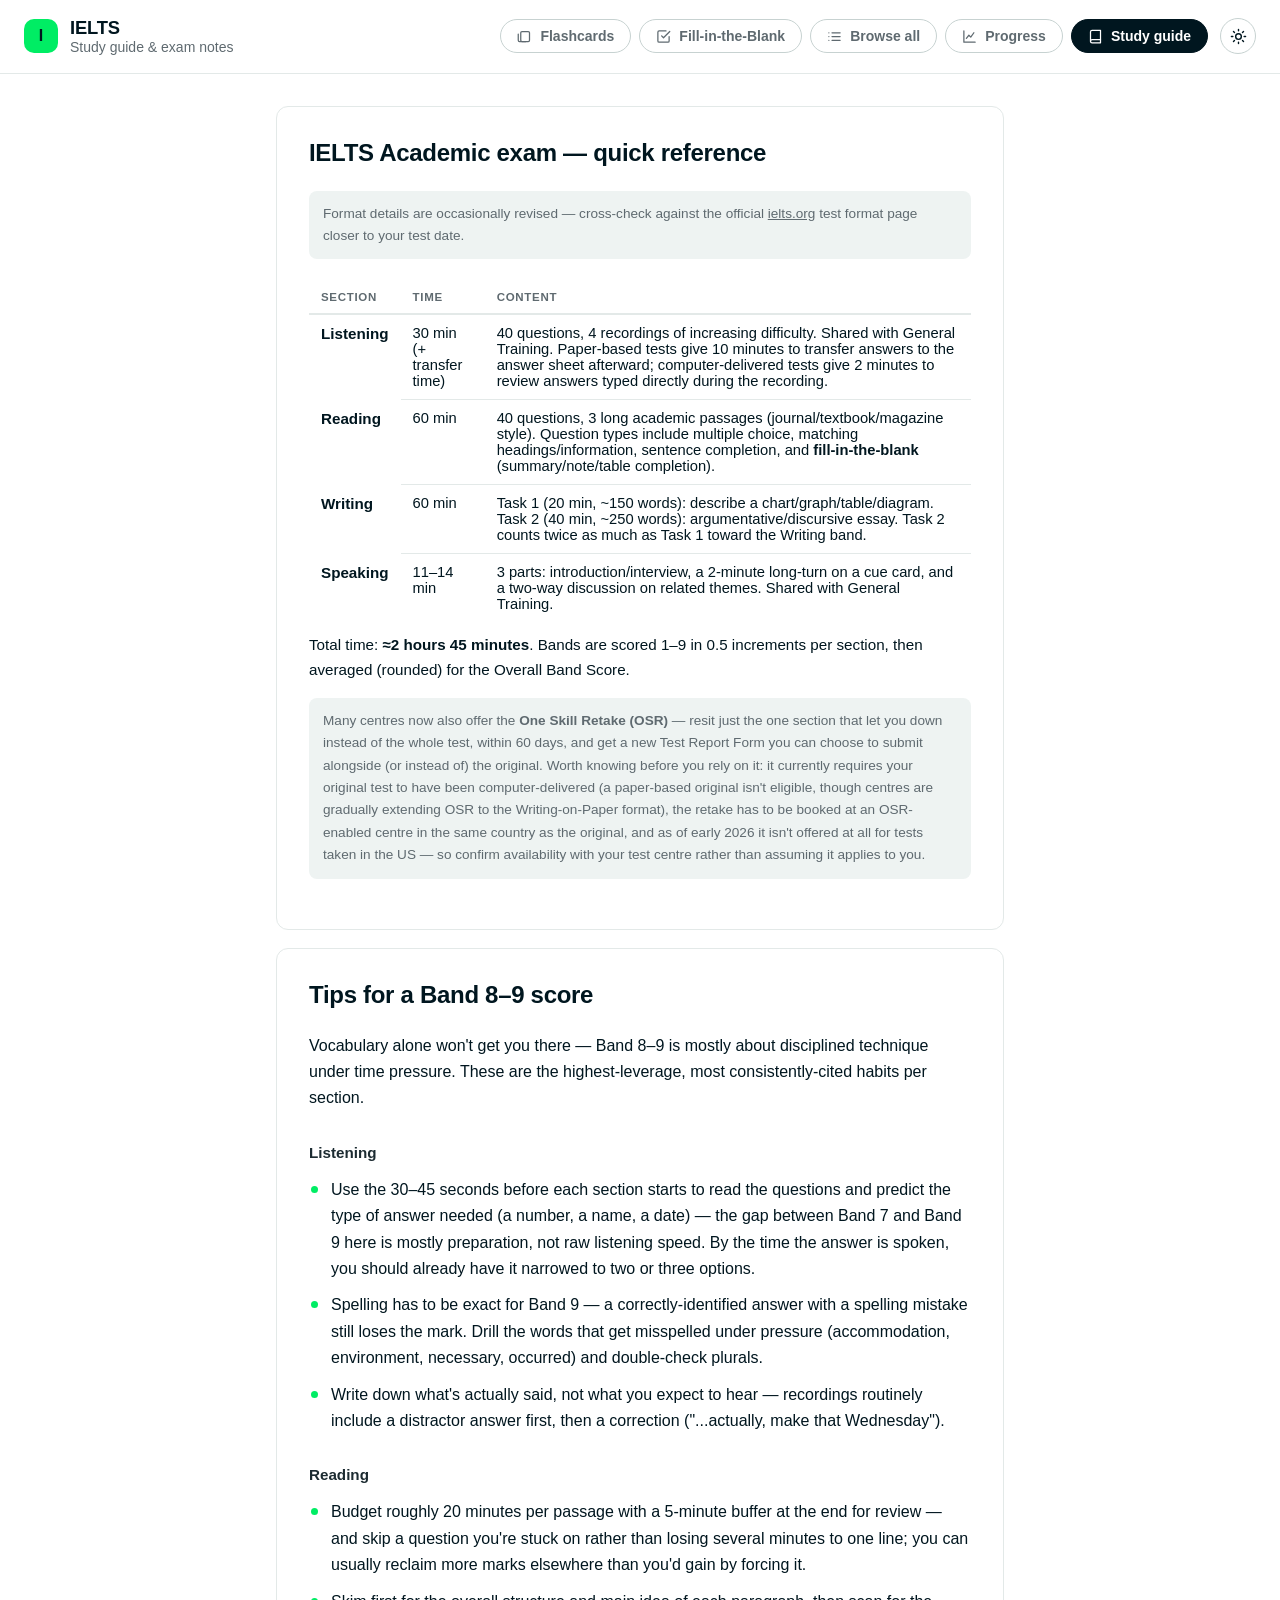
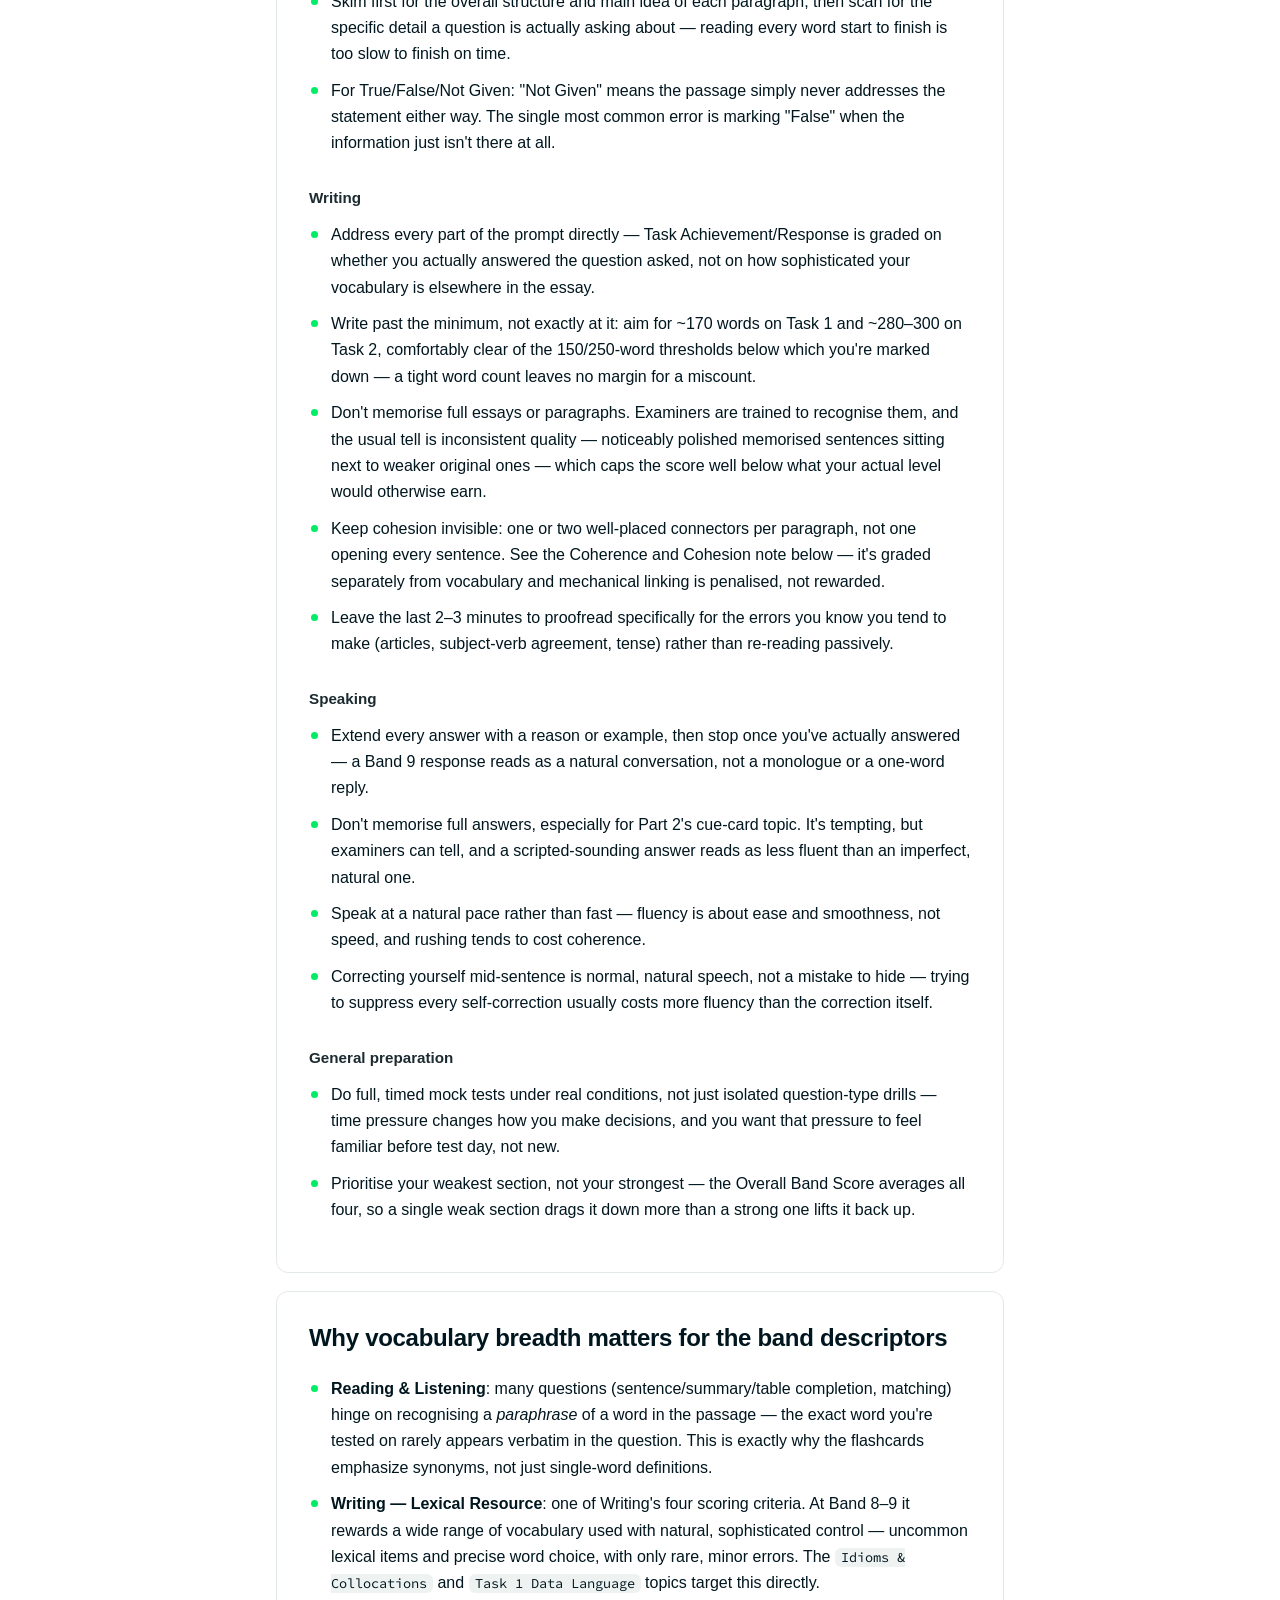
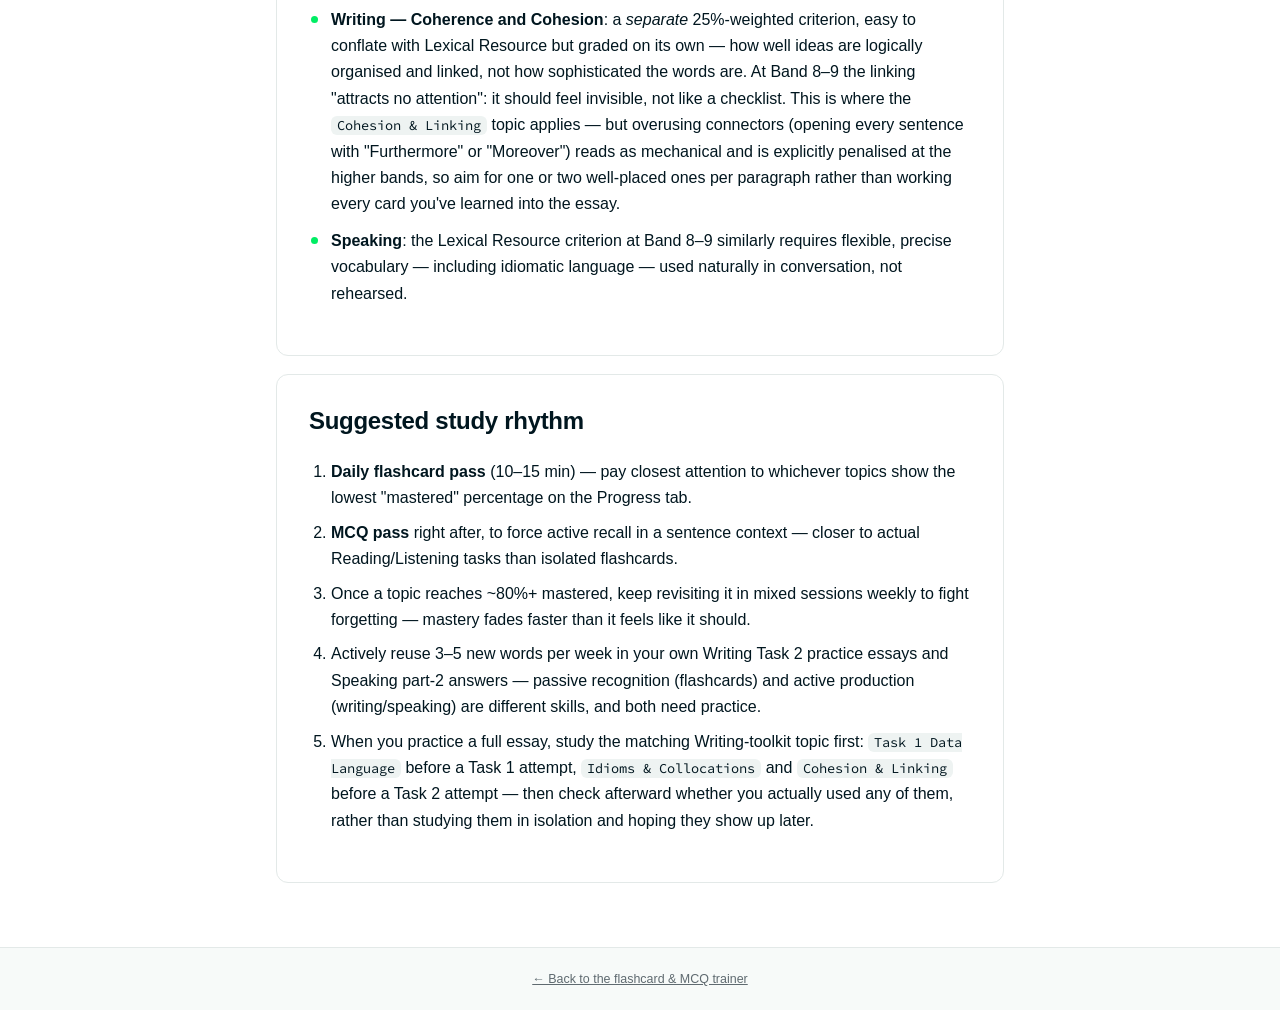
==== commit 6892332b: "clean up" ====
--- a/guide.html
+++ b/guide.html
@@ -200,14 +200,6 @@
         <li>When you practice a full essay, study the matching Writing-toolkit topic first: <code>Task 1 Data Language</code> before a Task 1 attempt, <code>Idioms &amp; Collocations</code> and <code>Cohesion &amp; Linking</code> before a Task 2 attempt — then check afterward whether you actually used any of them, rather than studying them in isolation and hoping they show up later.</li>
       </ol>
     </section>
-
-    <section class="panel guide-section guide">
-      <h2>How this word bank was built</h2>
-      <p>The word bank (<code>data/vocab.js</code>) targets <strong>IELTS Academic, Band 8–9</strong>: 595 low-frequency academic words and phrases, each tagged Band 8 or Band 9 for difficulty, across 15 topics. Twelve are subject-matter topics that IELTS reading, listening, and writing passages draw on most heavily — environment, education, technology, health, economy, urbanization, government, crime &amp; justice, media, culture, science, and work. The remaining three are a dedicated <strong>Writing toolkit</strong>, each aimed at a specific part of the Writing band descriptors: <code>Idioms &amp; Collocations</code> and <code>Task 1 Data Language</code> target Lexical Resource, while <code>Cohesion &amp; Linking</code> targets the separate Coherence and Cohesion criterion — see above for why that distinction matters. Each entry includes part of speech, a precise definition, a natural example sentence, and near-synonyms — the kind of nuance-testing vocabulary that separates Band 7 from Band 8–9 (precise word choice, collocation awareness, less common academic register).</p>
-      <p>Every session — Flashcards and MCQ alike — draws from the full deck across all 15 topics, shuffled, with a colour-coded topic tag on each card/question for context.</p>
-      <p>MCQ distractors are generated <strong>on the fly</strong> from other words in the same topic/part of speech, so the wrong options are always plausible, topic-relevant near-misses rather than random noise — closer to how real IELTS distractors are designed.</p>
-      <p style="margin-bottom:0">To add or edit words, edit the array in <code>data/vocab.js</code> directly — no build step required.</p>
-    </section>
   </main>
 
   <footer class="footer">
